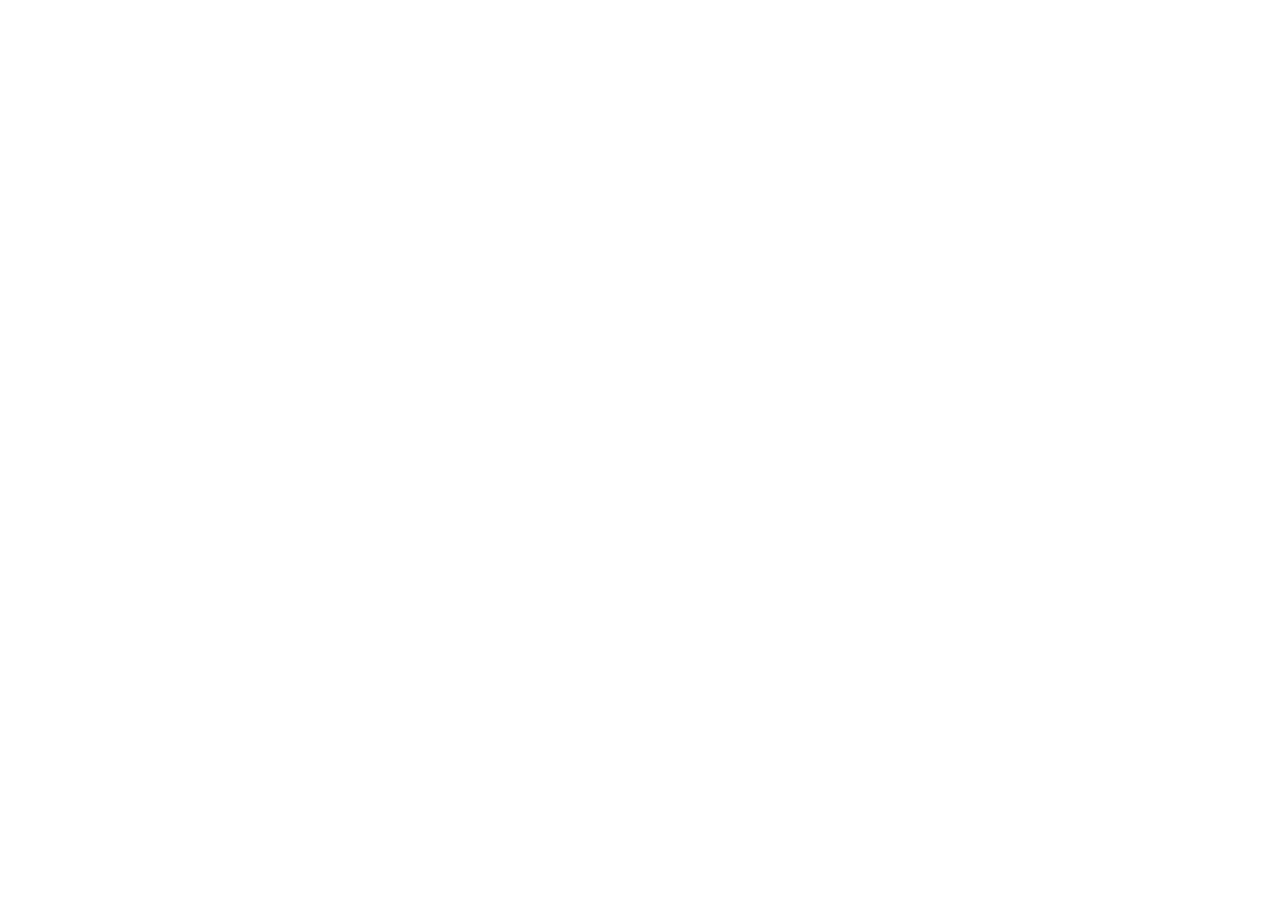
==== website/070827/index.html @ b57174d2 "Scaffold save-the-date site structure" ====
<!DOCTYPE html>
<html lang="de">
<head>
  <meta charset="UTF-8">
  <meta name="viewport" content="width=device-width, initial-scale=1.0">
  <title>Save the Date — Lukas &amp; Celine</title>
  <link rel="stylesheet" href="css/styles.css">
</head>
<body>

  <!-- PIN / gate screen goes here -->
  <div id="gate-screen">
    <!-- gate illustration + PIN input -->
  </div>

  <!-- Main site content, hidden until PIN is correct -->
  <div id="site-content" hidden>
    <!-- language toggle, headline, video, RSVP button -->
  </div>

  <script src="js/i18n.js"></script>
  <script src="js/main.js"></script>
</body>
</html>
---- website/070827/css/styles.css ----
/* Save the Date — Lukas & Celine
   Design direction: minimal, watercolor chateau aesthetic, white/cream palette.
   Styles to be filled in once design direction is finalized. */

:root {
  --color-bg: #ffffff;
  --color-text: #2b2b2b;
  --color-accent: #a3b899; /* placeholder muted green, adjust to match watercolor palette */
}

body {
  margin: 0;
  font-family: Georgia, 'Times New Roman', serif;
  background-color: var(--color-bg);
  color: var(--color-text);
}
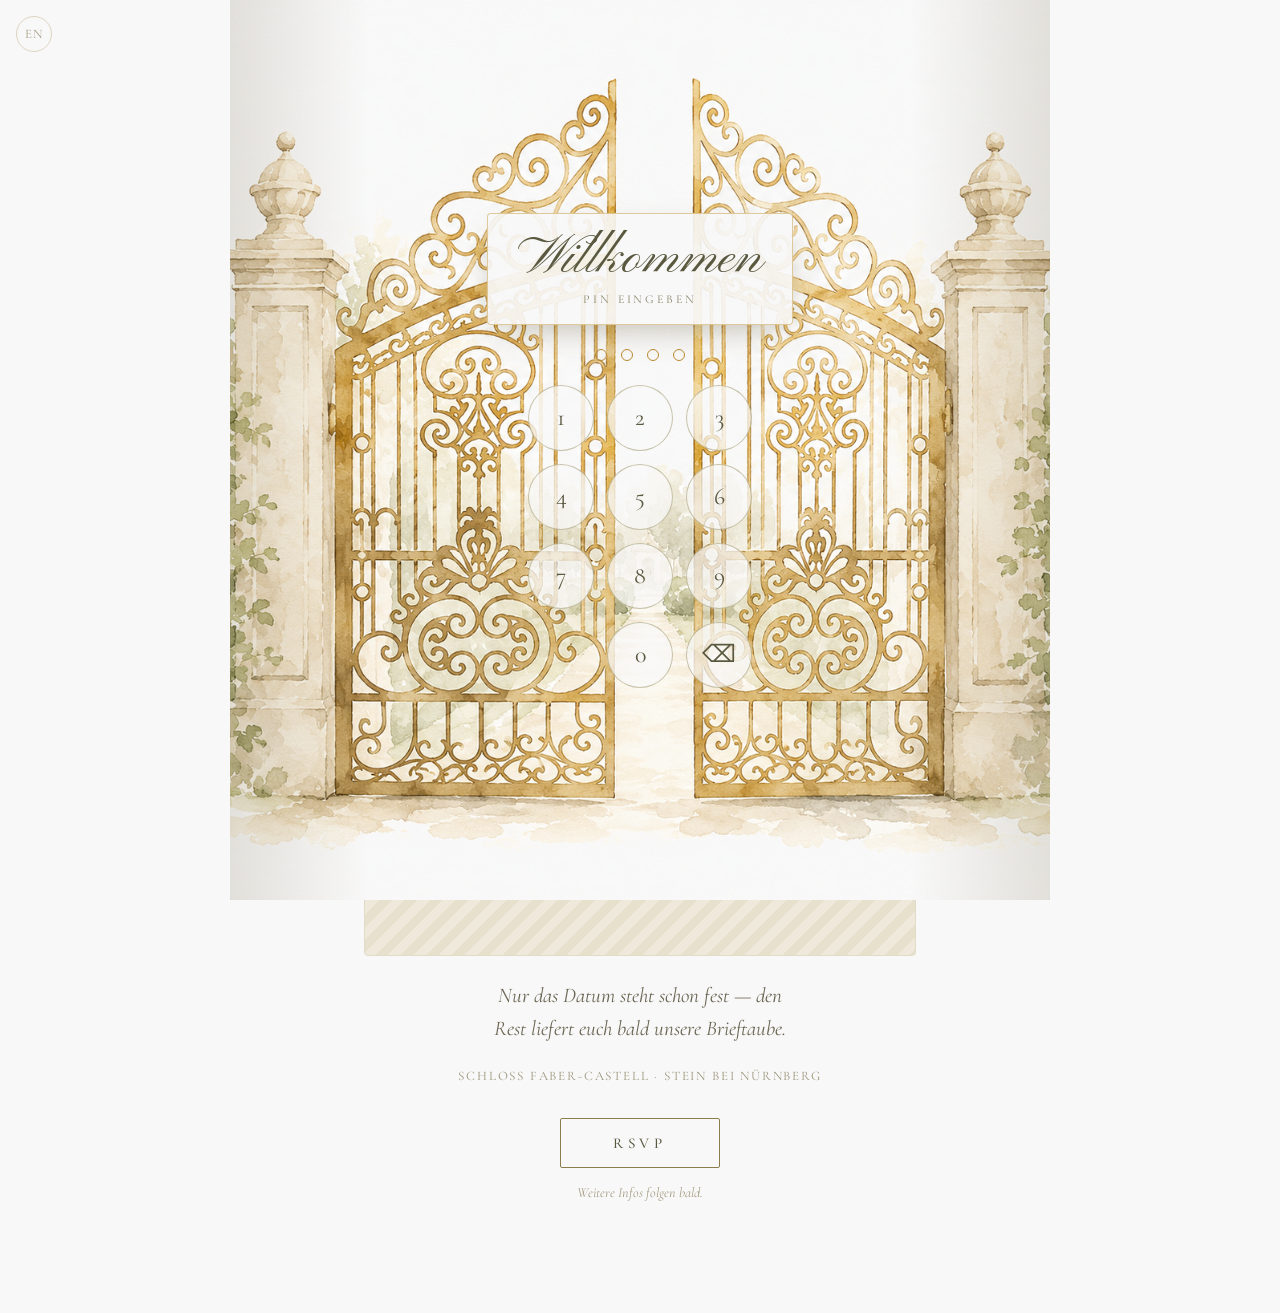
==== commit 50b619fb: "Build save-the-date site: gate PIN keypad, DE/EN, RSVP, real design Implements the functional PIN ga" ====
--- a/website/070827/index.html
+++ b/website/070827/index.html
@@ -2,20 +2,114 @@
 <html lang="de">
 <head>
   <meta charset="UTF-8">
-  <meta name="viewport" content="width=device-width, initial-scale=1.0">
+  <meta name="viewport" content="width=device-width, initial-scale=1, viewport-fit=cover">
   <title>Save the Date — Lukas &amp; Celine</title>
+  <link rel="preconnect" href="https://fonts.googleapis.com">
+  <link rel="preconnect" href="https://fonts.gstatic.com" crossorigin>
+  <link href="https://fonts.googleapis.com/css2?family=Pinyon+Script&family=Cormorant+Garamond:ital,wght@0,400;0,500;0,600;1,400;1,500&display=swap" rel="stylesheet">
   <link rel="stylesheet" href="css/styles.css">
 </head>
 <body>
 
-  <!-- PIN / gate screen goes here -->
-  <div id="gate-screen">
-    <!-- gate illustration + PIN input -->
+  <!-- Save-the-date card, sits behind the gate -->
+  <div id="site-content">
+    <main>
+      <div class="castle-wrap">
+        <img src="assets/schloss-faber-castell.png" alt="Schloss Faber-Castell, Stein bei Nürnberg">
+      </div>
+
+      <h1 data-i18n="headline">Wir sagen Ja!</h1>
+      <div class="save-the-date-label" data-i18n="saveTheDateLabel">Save the Date</div>
+
+      <div class="divider" aria-hidden="true">
+        <span class="divider-line divider-line-left"></span>
+        <span class="divider-diamond"></span>
+        <span class="divider-line divider-line-right"></span>
+      </div>
+
+      <div class="couple-names" data-i18n="coupleNames">Lukas &amp; Celine</div>
+      <div class="wedding-date-label" data-i18n="weddingDateLabel">Heiraten am 07. August 2027</div>
+
+      <div class="video-wrapper">
+        <button id="video-thumb" class="video-thumb" type="button" data-i18n-aria="playVideo">
+          <span class="play-icon" aria-hidden="true"></span>
+        </button>
+        <div id="video-embed" class="video-embed" hidden></div>
+      </div>
+
+      <p class="intro-line" data-i18n="introLine">Nur das Datum steht schon fest — den Rest liefert euch bald unsere Brieftaube.</p>
+      <div class="venue-line" data-i18n="venueLine">Schloss Faber-Castell · Stein bei Nürnberg</div>
+
+      <button id="rsvp-open" class="rsvp-button" type="button" data-i18n="rsvpButton">RSVP</button>
+      <div class="footnote" data-i18n="footnote">Weitere Infos folgen bald.</div>
+    </main>
   </div>
 
-  <!-- Main site content, hidden until PIN is correct -->
-  <div id="site-content" hidden>
-    <!-- language toggle, headline, video, RSVP button -->
+  <!-- RSVP dialog -->
+  <div id="rsvp-modal" class="modal" hidden>
+    <div class="modal-backdrop" id="rsvp-backdrop"></div>
+    <div class="modal-content" role="dialog" aria-modal="true">
+      <button id="rsvp-close" class="modal-close" type="button" data-i18n-aria="closeModal">&times;</button>
+
+      <div id="rsvp-success" class="rsvp-success" hidden>
+        <div class="rsvp-success-title" data-i18n="rsvpSuccessTitle">Danke!</div>
+        <p data-i18n="rsvpSuccessBody">Wir freuen uns riesig auf euch.</p>
+      </div>
+
+      <form id="rsvp-form">
+        <div class="rsvp-title" data-i18n="rsvpTitle">RSVP</div>
+        <div class="rsvp-subtitle" data-i18n="rsvpSubtitle">Sagt uns kurz Bescheid</div>
+
+        <div id="guest-fields">
+          <input type="text" id="guest-1" name="guest1" class="guest-input" data-i18n-placeholder="guestNamePrimary" placeholder="Name" required>
+        </div>
+        <button type="button" id="add-guest" class="add-guest-btn" data-i18n="addGuest">+ Gast hinzufügen</button>
+
+        <div class="attendance-toggle">
+          <button type="button" id="attend-yes" class="attend-btn" data-i18n="attending">Ja, wir feiern mit!</button>
+          <button type="button" id="attend-no" class="attend-btn" data-i18n="notAttending">Schade, wir können nicht</button>
+        </div>
+        <input type="hidden" id="attending-value" name="attending">
+
+        <button type="submit" class="rsvp-submit" data-i18n="rsvpSubmit">Absenden</button>
+        <p id="rsvp-error" class="rsvp-error" data-i18n="rsvpError" hidden></p>
+      </form>
+    </div>
+  </div>
+
+  <!-- Gate / PIN screen -->
+  <div id="gate-shell" class="gate-shell">
+    <div class="gate-backdrop"></div>
+
+    <button id="lang-toggle" class="corner-btn corner-btn-left" type="button">EN</button>
+    <button id="reset-gate" class="corner-btn corner-btn-right" type="button" data-i18n-title="resetTitle" hidden>&#8635;</button>
+
+    <div class="gate-leaves">
+      <div id="leaf-left" class="gate-leaf gate-leaf-left">
+        <img src="assets/gate-left.png" alt="Schloss-Tor, linke Hälfte">
+        <div class="leaf-edge-shadow leaf-edge-shadow-left"></div>
+        <div class="leaf-shade"></div>
+      </div>
+      <div id="leaf-right" class="gate-leaf gate-leaf-right">
+        <img src="assets/gate-right.png" alt="Schloss-Tor, rechte Hälfte">
+        <div class="leaf-edge-shadow leaf-edge-shadow-right"></div>
+        <div class="leaf-shade"></div>
+      </div>
+    </div>
+
+    <div id="keypad-group" class="keypad-group">
+      <div class="welcome-panel">
+        <div class="welcome-title" data-i18n="welcomeTitle">Willkommen</div>
+        <div class="welcome-subtitle" data-i18n="pinLabel">PIN eingeben</div>
+      </div>
+      <div class="pin-dots">
+        <span class="pin-dot" data-dot="0"></span>
+        <span class="pin-dot" data-dot="1"></span>
+        <span class="pin-dot" data-dot="2"></span>
+        <span class="pin-dot" data-dot="3"></span>
+      </div>
+      <div class="keypad" id="keypad"></div>
+    </div>
   </div>
 
   <script src="js/i18n.js"></script>
--- a/website/070827/css/styles.css
+++ b/website/070827/css/styles.css
@@ -1,16 +1,649 @@
 /* Save the Date — Lukas & Celine
-   Design direction: minimal, watercolor chateau aesthetic, white/cream palette.
-   Styles to be filled in once design direction is finalized. */
-
-:root {
-  --color-bg: #ffffff;
-  --color-text: #2b2b2b;
-  --color-accent: #a3b899; /* placeholder muted green, adjust to match watercolor palette */
+   "Filigree Gate · Classic" — recreated from the Claude Design handoff
+   (design_handoff_save_the_date). Colors/type/spacing/motion values below
+   are the confirmed design tokens — keep in sync with future design
+   updates rather than eyeballing new values. */
+
+* {
+  box-sizing: border-box;
+}
+
+html, body {
+  margin: 0;
 }
 
 body {
-  margin: 0;
-  font-family: Georgia, 'Times New Roman', serif;
-  background-color: var(--color-bg);
-  color: var(--color-text);
-}
+  background: #f8f8f8;
+  font-family: 'Cormorant Garamond', Georgia, serif;
+  -webkit-font-smoothing: antialiased;
+  overflow-x: hidden;
+}
+
+a {
+  color: #8a7f4b;
+  text-decoration: none;
+}
+
+a:hover {
+  color: #6f6638;
+}
+
+[hidden] {
+  display: none !important;
+}
+
+@keyframes scdShake {
+  0%, 100% { transform: translateX(0); }
+  15% { transform: translateX(-7px); }
+  30% { transform: translateX(7px); }
+  45% { transform: translateX(-5px); }
+  60% { transform: translateX(5px); }
+  80% { transform: translateX(-2px); }
+}
+
+/* ---------- Save-the-date card ---------- */
+
+#site-content {
+  position: relative;
+  z-index: 1;
+  width: 100%;
+  min-height: 100dvh;
+  display: flex;
+  justify-content: center;
+  background: #f8f8f8;
+}
+
+#site-content main {
+  width: 100%;
+  max-width: 680px;
+  padding: clamp(40px, 7vw, 88px) clamp(24px, 6vw, 64px) 72px;
+  text-align: center;
+}
+
+.castle-wrap {
+  margin: 0 auto 6px;
+  max-width: min(78vw, 440px);
+}
+
+.castle-wrap img {
+  width: 100%;
+  height: auto;
+  display: block;
+}
+
+#site-content h1 {
+  font-family: 'Pinyon Script';
+  font-weight: 400;
+  font-size: clamp(54px, 9vw, 78px);
+  line-height: 1;
+  color: #5a5940;
+  margin: 8px 0 0;
+}
+
+.save-the-date-label {
+  font-family: 'Cormorant Garamond';
+  letter-spacing: .46em;
+  text-transform: uppercase;
+  font-size: clamp(12px, 1.6vw, 15px);
+  color: #7d7b5a;
+  margin: 14px 0 0;
+  padding-left: .46em;
+}
+
+.divider {
+  display: flex;
+  align-items: center;
+  gap: 12px;
+  justify-content: center;
+  margin: 26px 0 0;
+}
+
+.divider-line {
+  height: 1px;
+  width: clamp(38px, 8vw, 64px);
+}
+
+.divider-line-left {
+  background: linear-gradient(90deg, transparent, #c8a24e);
+}
+
+.divider-line-right {
+  background: linear-gradient(90deg, #c8a24e, transparent);
+}
+
+.divider-diamond {
+  width: 6px;
+  height: 6px;
+  transform: rotate(45deg);
+  background: #c8a24e;
+}
+
+.couple-names {
+  font-family: 'Cormorant Garamond';
+  font-weight: 500;
+  letter-spacing: .3em;
+  text-transform: uppercase;
+  font-size: clamp(16px, 2.2vw, 20px);
+  color: #3f3d2c;
+  margin: 20px 0 0;
+}
+
+.wedding-date-label {
+  font-family: 'Cormorant Garamond';
+  letter-spacing: .26em;
+  text-transform: uppercase;
+  font-size: clamp(12px, 1.5vw, 14px);
+  color: #8a866c;
+  margin: 8px 0 0;
+}
+
+.intro-line {
+  font-family: 'Cormorant Garamond';
+  font-style: italic;
+  font-size: clamp(18px, 2.3vw, 21px);
+  line-height: 1.55;
+  color: #6b6653;
+  max-width: 34ch;
+  margin: 24px auto 0;
+}
+
+.venue-line {
+  font-family: 'Cormorant Garamond';
+  letter-spacing: .14em;
+  text-transform: uppercase;
+  font-size: clamp(12px, 1.5vw, 13px);
+  color: #9a957b;
+  margin: 22px 0 0;
+}
+
+.video-wrapper {
+  margin: 30px auto 0;
+  max-width: 560px;
+  position: relative;
+  border-radius: 4px;
+  overflow: hidden;
+  aspect-ratio: 16 / 9;
+  background: repeating-linear-gradient(135deg, #efe9db, #efe9db 9px, #e7e0cd 9px, #e7e0cd 18px);
+  border: 1px solid #e2dbc6;
+  display: flex;
+  align-items: center;
+  justify-content: center;
+}
+
+.video-thumb {
+  position: absolute;
+  inset: 0;
+  width: 100%;
+  height: 100%;
+  border: none;
+  background: transparent;
+  display: flex;
+  align-items: center;
+  justify-content: center;
+  cursor: pointer;
+  padding: 0;
+}
+
+.play-icon {
+  width: 56px;
+  height: 56px;
+  border-radius: 50%;
+  background: rgba(248, 248, 248, .94);
+  border: 1px solid #c8a24e;
+  display: flex;
+  align-items: center;
+  justify-content: center;
+}
+
+.play-icon::before {
+  content: "";
+  border-left: 15px solid #8a7f4b;
+  border-top: 10px solid transparent;
+  border-bottom: 10px solid transparent;
+  margin-left: 4px;
+}
+
+.video-embed {
+  position: absolute;
+  inset: 0;
+}
+
+.video-embed iframe {
+  width: 100%;
+  height: 100%;
+  border: none;
+}
+
+.rsvp-button {
+  margin: 34px 0 0;
+  font-family: 'Cormorant Garamond';
+  font-weight: 500;
+  letter-spacing: .32em;
+  text-transform: uppercase;
+  font-size: clamp(13px, 1.7vw, 15px);
+  color: #5a5940;
+  background: transparent;
+  border: 1px solid #8a7f4b;
+  border-radius: 2px;
+  padding: 15px 52px;
+  cursor: pointer;
+  transition: all .25s;
+}
+
+.rsvp-button:hover {
+  background: #8a7f4b;
+  color: #f8f8f8;
+}
+
+.footnote {
+  font-family: 'Cormorant Garamond';
+  font-style: italic;
+  font-size: clamp(13px, 1.5vw, 14px);
+  color: #a49c82;
+  margin: 16px 0 40px;
+}
+
+/* ---------- RSVP modal ---------- */
+
+.modal {
+  position: fixed;
+  inset: 0;
+  z-index: 50;
+  display: flex;
+  align-items: center;
+  justify-content: center;
+  padding: 26px;
+}
+
+.modal-backdrop {
+  position: absolute;
+  inset: 0;
+  background: rgba(58, 54, 34, .36);
+  backdrop-filter: blur(2px);
+}
+
+.modal-content {
+  position: relative;
+  z-index: 1;
+  width: 100%;
+  max-width: 420px;
+  max-height: 85vh;
+  overflow-y: auto;
+  background: #f6f2e8;
+  border-radius: 6px;
+  border: 1px solid #ddd4bf;
+  box-shadow: 0 30px 60px -20px rgba(58, 54, 34, .5);
+  padding: 32px 28px 30px;
+}
+
+.modal-close {
+  position: absolute;
+  top: 12px;
+  right: 14px;
+  background: none;
+  border: none;
+  font-size: 22px;
+  color: #a49c82;
+  cursor: pointer;
+  line-height: 1;
+}
+
+.rsvp-success {
+  text-align: center;
+  padding: 22px 4px;
+}
+
+.rsvp-success-title {
+  font-family: 'Pinyon Script';
+  font-size: 46px;
+  color: #8a7f4b;
+  line-height: 1;
+}
+
+.rsvp-success p {
+  font-family: 'Cormorant Garamond';
+  font-size: 17px;
+  color: #6b6653;
+  font-style: italic;
+  margin: 10px 0 0;
+}
+
+.rsvp-title {
+  text-align: center;
+  font-family: 'Pinyon Script';
+  font-size: 40px;
+  color: #8a7f4b;
+  line-height: 1;
+}
+
+.rsvp-subtitle {
+  text-align: center;
+  font-family: 'Cormorant Garamond';
+  font-style: italic;
+  font-size: 14px;
+  color: #8a866c;
+  margin: 4px 0 20px;
+}
+
+.guest-input {
+  width: 100%;
+  font-family: 'Cormorant Garamond';
+  font-size: 17px;
+  color: #3f3d2c;
+  background: transparent;
+  border: none;
+  border-bottom: 1px solid #cdc7b1;
+  padding: 9px 2px;
+  margin: 0 0 12px;
+  outline: none;
+}
+
+.add-guest-btn {
+  font-family: 'Cormorant Garamond';
+  font-size: 14px;
+  color: #8a7f4b;
+  background: none;
+  border: none;
+  cursor: pointer;
+  letter-spacing: .04em;
+  padding: 0 0 4px;
+}
+
+.attendance-toggle {
+  display: flex;
+  gap: 10px;
+  margin: 18px 0 22px;
+}
+
+.attend-btn {
+  flex: 1;
+  font-family: 'Cormorant Garamond';
+  font-size: 15px;
+  padding: 12px 8px;
+  border-radius: 3px;
+  cursor: pointer;
+  transition: all .2s;
+  background: transparent;
+  color: #6b6653;
+  border: 1px solid #d8cdb8;
+}
+
+.attend-btn.selected-yes {
+  background: #8a7f4b;
+  color: #fff;
+  border-color: #8a7f4b;
+}
+
+.attend-btn.selected-no {
+  background: #8a7f6c;
+  color: #fff;
+  border-color: #8a7f6c;
+}
+
+.rsvp-submit {
+  width: 100%;
+  font-family: 'Cormorant Garamond';
+  font-weight: 500;
+  letter-spacing: .26em;
+  text-transform: uppercase;
+  font-size: 14px;
+  color: #f8f8f8;
+  background: #8a7f4b;
+  border: none;
+  border-radius: 3px;
+  padding: 14px;
+  cursor: pointer;
+}
+
+.rsvp-error {
+  font-family: 'Cormorant Garamond';
+  font-size: 14px;
+  color: #a1503f;
+  text-align: center;
+  margin: 12px 0 0;
+}
+
+/* ---------- Gate / PIN screen ---------- */
+
+.gate-shell {
+  position: fixed;
+  inset: 0;
+  z-index: 30;
+  perspective: 2600px;
+  display: flex;
+  justify-content: center;
+}
+
+.gate-shell.shake {
+  animation: scdShake .48s ease;
+}
+
+.gate-shell.open .gate-leaves,
+.gate-shell.open .keypad-group {
+  pointer-events: none;
+}
+
+.gate-backdrop {
+  position: absolute;
+  inset: 0;
+  background: #f8f8f8;
+  opacity: 1;
+  transition: opacity 1s .4s;
+  pointer-events: none;
+}
+
+.gate-shell.open .gate-backdrop {
+  opacity: 0;
+}
+
+.corner-btn {
+  position: absolute;
+  top: 16px;
+  z-index: 60;
+  width: 36px;
+  height: 36px;
+  border-radius: 50%;
+  border: 1px solid #ddd4bf;
+  background: rgba(248, 248, 248, .9);
+  color: #a49c82;
+  font-size: 13px;
+  font-family: 'Cormorant Garamond';
+  letter-spacing: .04em;
+  cursor: pointer;
+  line-height: 1;
+  pointer-events: auto;
+}
+
+.corner-btn-left {
+  left: 16px;
+}
+
+.corner-btn-right {
+  right: 16px;
+  font-size: 16px;
+  opacity: 0;
+  transition: opacity .5s;
+}
+
+.gate-shell.open .corner-btn-right {
+  opacity: 1;
+}
+
+.gate-leaves {
+  position: relative;
+  width: 100%;
+  max-width: 820px;
+  height: 100%;
+}
+
+.gate-leaf {
+  position: absolute;
+  top: 0;
+  width: 50%;
+  height: 100%;
+  transition: transform 1.9s cubic-bezier(.58, .03, .16, 1), box-shadow 1.9s cubic-bezier(.58, .03, .16, 1);
+  backface-visibility: hidden;
+  overflow: hidden;
+  background: #f8f8f8;
+}
+
+.gate-leaf img {
+  position: absolute;
+  top: 50%;
+  height: 100%;
+  min-height: 640px;
+  width: auto;
+  transform: translateY(-50%);
+  display: block;
+}
+
+.gate-leaf-left {
+  left: 0;
+  transform-origin: left center;
+  box-shadow: inset -22px 0 44px -20px rgba(80, 68, 40, .26);
+}
+
+.gate-leaf-left img {
+  right: 0;
+}
+
+.gate-shell.open .gate-leaf-left {
+  transform: rotateY(-118deg);
+  box-shadow: inset -24px 0 46px -20px rgba(80, 68, 40, .32), 40px 0 80px -12px rgba(45, 36, 16, .5);
+}
+
+.gate-leaf-right {
+  right: 0;
+  transform-origin: right center;
+  box-shadow: inset 22px 0 44px -20px rgba(80, 68, 40, .26);
+}
+
+.gate-leaf-right img {
+  left: 0;
+}
+
+.gate-shell.open .gate-leaf-right {
+  transform: rotateY(118deg);
+  box-shadow: inset 24px 0 46px -20px rgba(80, 68, 40, .32), -40px 0 80px -12px rgba(45, 36, 16, .5);
+}
+
+.leaf-edge-shadow {
+  position: absolute;
+  inset: 0;
+  pointer-events: none;
+}
+
+.leaf-edge-shadow-left {
+  background: linear-gradient(90deg, rgba(88, 74, 40, .14), rgba(88, 74, 40, 0) 34%);
+}
+
+.leaf-edge-shadow-right {
+  background: linear-gradient(270deg, rgba(88, 74, 40, .14), rgba(88, 74, 40, 0) 34%);
+}
+
+.leaf-shade {
+  position: absolute;
+  inset: 0;
+  pointer-events: none;
+  opacity: 0;
+  transition: opacity 1.9s;
+}
+
+.gate-leaf-left .leaf-shade {
+  background: linear-gradient(90deg, rgba(60, 50, 26, .5), rgba(60, 50, 26, 0) 60%);
+}
+
+.gate-leaf-right .leaf-shade {
+  background: linear-gradient(270deg, rgba(60, 50, 26, .5), rgba(60, 50, 26, 0) 60%);
+}
+
+.gate-shell.open .leaf-shade {
+  opacity: .92;
+}
+
+.keypad-group {
+  position: absolute;
+  inset: 0;
+  z-index: 5;
+  display: flex;
+  flex-direction: column;
+  align-items: center;
+  justify-content: center;
+  gap: 24px;
+  opacity: 1;
+  transition: opacity .5s;
+}
+
+.gate-shell.open .keypad-group {
+  opacity: 0;
+}
+
+.welcome-panel {
+  text-align: center;
+  background: rgba(248, 248, 248, .9);
+  padding: 18px 30px;
+  border-radius: 4px;
+  border: 1px solid rgba(200, 162, 78, .55);
+  box-shadow: 0 12px 34px -12px rgba(90, 78, 45, .42);
+}
+
+.welcome-title {
+  font-family: 'Pinyon Script';
+  font-size: clamp(42px, 6vw, 54px);
+  color: #5a5940;
+  line-height: 1;
+}
+
+.welcome-subtitle {
+  font-family: 'Cormorant Garamond';
+  letter-spacing: .24em;
+  text-transform: uppercase;
+  font-size: 12px;
+  color: #8a866c;
+  margin-top: 6px;
+}
+
+.pin-dots {
+  display: flex;
+  gap: 14px;
+}
+
+.pin-dot {
+  width: 12px;
+  height: 12px;
+  border-radius: 50%;
+  border: 1.5px solid #b8892f;
+  background: transparent;
+  transition: background .15s;
+}
+
+.pin-dot.filled {
+  background: #b8892f;
+}
+
+.keypad {
+  display: grid;
+  grid-template-columns: repeat(3, 66px);
+  gap: 13px;
+}
+
+.keypad-key {
+  height: 66px;
+  border-radius: 50%;
+  border: 1px solid rgba(138, 127, 75, .45);
+  background: rgba(248, 248, 248, .72);
+  color: #5a5940;
+  font-family: 'Cormorant Garamond';
+  font-size: 24px;
+  cursor: pointer;
+  transition: background .15s;
+}
+
+.keypad-key:hover {
+  background: rgba(200, 162, 78, .22);
+}
+
+.keypad-key.keypad-key-blank {
+  visibility: hidden;
+  cursor: default;
+}
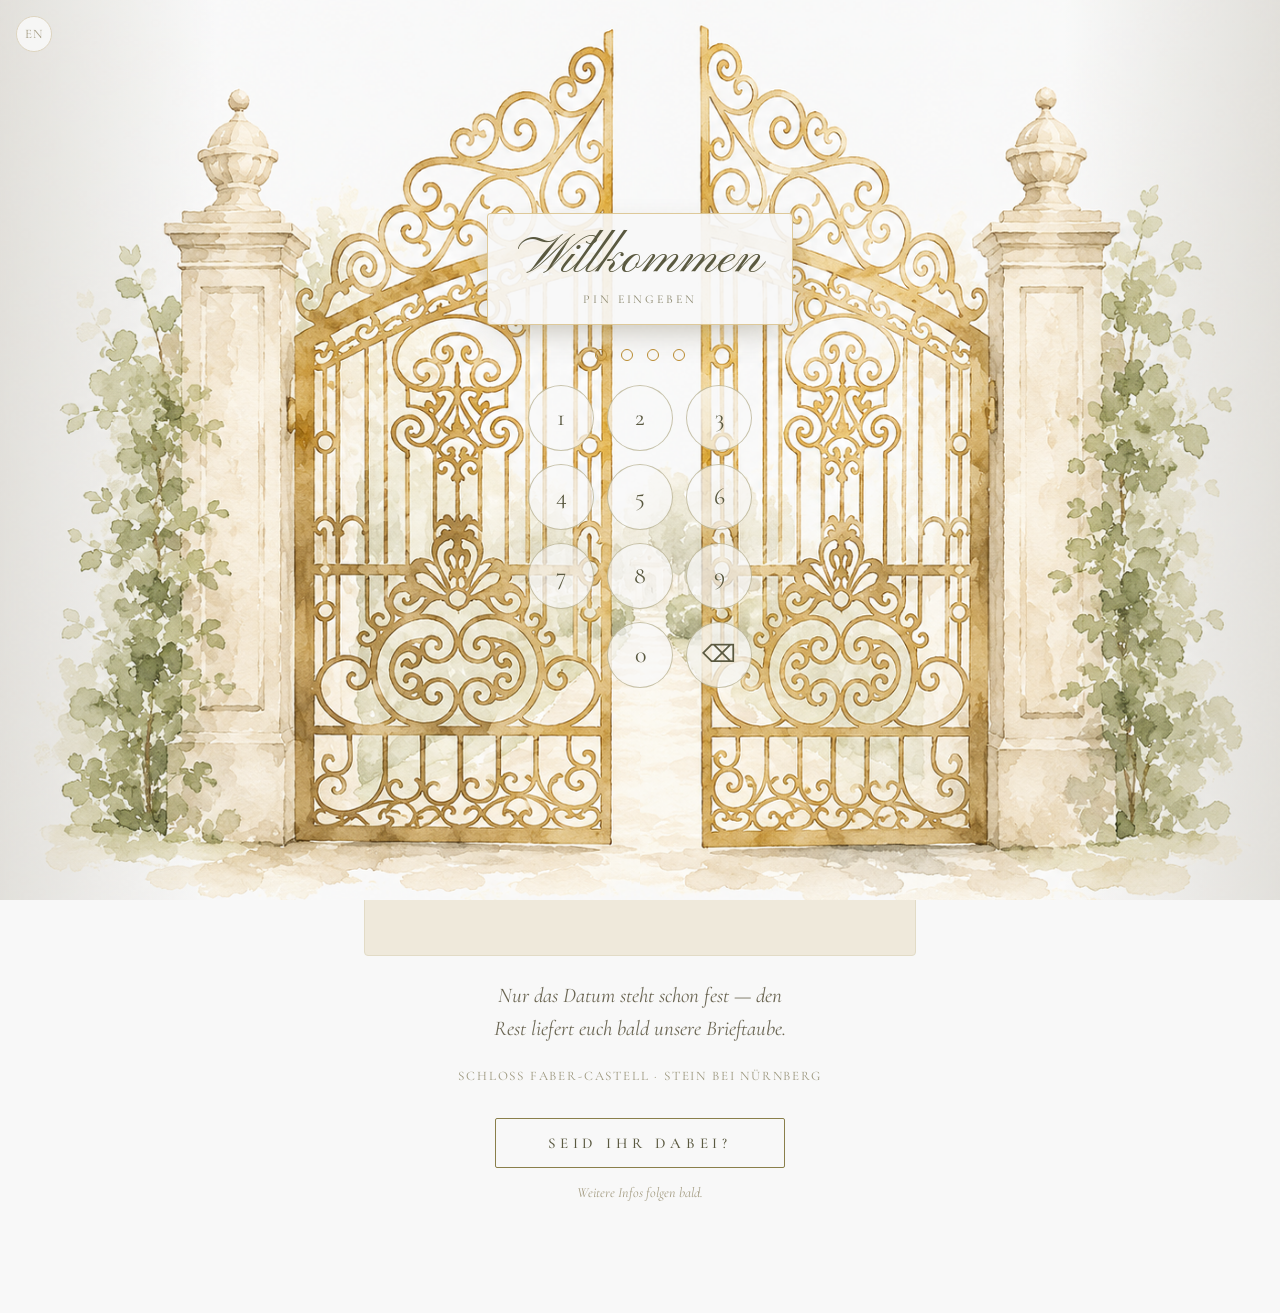
==== commit 6be65c95: "Simplify video to direct embed, fill gate full-bleed on desktop Replace the custom placeholder-thumb" ====
--- a/website/070827/index.html
+++ b/website/070827/index.html
@@ -31,10 +31,7 @@
       <div class="wedding-date-label" data-i18n="weddingDateLabel">Heiraten am 07. August 2027</div>
 
       <div class="video-wrapper">
-        <button id="video-thumb" class="video-thumb" type="button" data-i18n-aria="playVideo">
-          <span class="play-icon" aria-hidden="true"></span>
-        </button>
-        <div id="video-embed" class="video-embed" hidden></div>
+        <iframe class="video-embed" data-i18n-title="videoTitle" src="https://www.youtube-nocookie.com/embed/Sw1Jog7TY4o?rel=0" frameborder="0" allow="accelerometer; autoplay; encrypted-media; gyroscope; picture-in-picture" allowfullscreen></iframe>
       </div>
 
       <p class="intro-line" data-i18n="introLine">Nur das Datum steht schon fest — den Rest liefert euch bald unsere Brieftaube.</p>
--- a/website/070827/css/styles.css
+++ b/website/070827/css/styles.css
@@ -159,59 +159,18 @@
 .video-wrapper {
   margin: 30px auto 0;
   max-width: 560px;
-  position: relative;
   border-radius: 4px;
   overflow: hidden;
   aspect-ratio: 16 / 9;
-  background: repeating-linear-gradient(135deg, #efe9db, #efe9db 9px, #e7e0cd 9px, #e7e0cd 18px);
+  background: #efe9db;
   border: 1px solid #e2dbc6;
-  display: flex;
-  align-items: center;
-  justify-content: center;
-}
-
-.video-thumb {
-  position: absolute;
-  inset: 0;
+}
+
+.video-embed {
   width: 100%;
   height: 100%;
   border: none;
-  background: transparent;
-  display: flex;
-  align-items: center;
-  justify-content: center;
-  cursor: pointer;
-  padding: 0;
-}
-
-.play-icon {
-  width: 56px;
-  height: 56px;
-  border-radius: 50%;
-  background: rgba(248, 248, 248, .94);
-  border: 1px solid #c8a24e;
-  display: flex;
-  align-items: center;
-  justify-content: center;
-}
-
-.play-icon::before {
-  content: "";
-  border-left: 15px solid #8a7f4b;
-  border-top: 10px solid transparent;
-  border-bottom: 10px solid transparent;
-  margin-left: 4px;
-}
-
-.video-embed {
-  position: absolute;
-  inset: 0;
-}
-
-.video-embed iframe {
-  width: 100%;
-  height: 100%;
-  border: none;
+  display: block;
 }
 
 .rsvp-button {
@@ -418,8 +377,10 @@
   animation: scdShake .48s ease;
 }
 
-.gate-shell.open .gate-leaves,
-.gate-shell.open .keypad-group {
+.gate-shell.open {
+  /* Otherwise this full-viewport, transparent, z-index:30 shell keeps
+     swallowing clicks meant for #site-content underneath (video/RSVP
+     buttons) even after the leaves swing open. */
   pointer-events: none;
 }
 
@@ -472,7 +433,6 @@
 .gate-leaves {
   position: relative;
   width: 100%;
-  max-width: 820px;
   height: 100%;
 }
 
@@ -488,12 +448,14 @@
 }
 
 .gate-leaf img {
-  position: absolute;
-  top: 50%;
+  /* object-fit: cover (rather than a fixed max-width on .gate-leaves)
+     keeps the artwork filling the leaf edge-to-edge on wide desktop
+     viewports instead of leaving visible page background around it. */
+  position: absolute;
+  inset: 0;
+  width: 100%;
   height: 100%;
-  min-height: 640px;
-  width: auto;
-  transform: translateY(-50%);
+  object-fit: cover;
   display: block;
 }
 
@@ -504,7 +466,7 @@
 }
 
 .gate-leaf-left img {
-  right: 0;
+  object-position: right center;
 }
 
 .gate-shell.open .gate-leaf-left {
@@ -519,7 +481,7 @@
 }
 
 .gate-leaf-right img {
-  left: 0;
+  object-position: left center;
 }
 
 .gate-shell.open .gate-leaf-right {
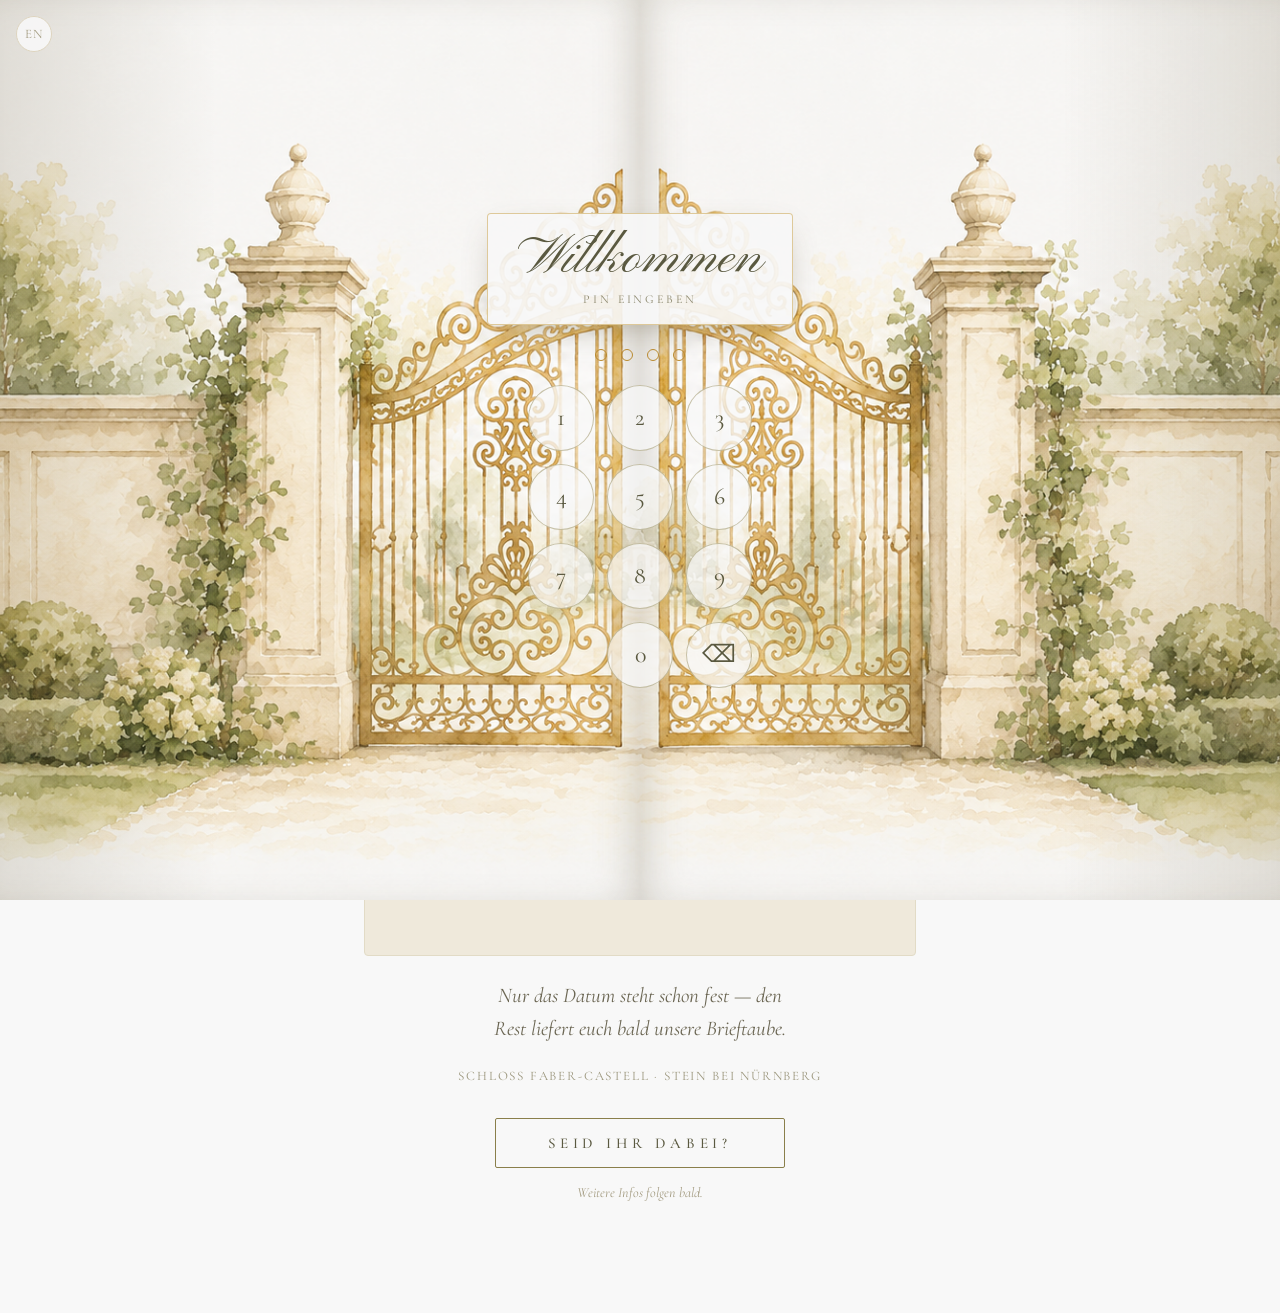
==== commit fa77779e: "Add wider gate artwork with extended walls for desktop Adds gate-left-desktop.png / gate-right-deskt" ====
--- a/website/070827/index.html
+++ b/website/070827/index.html
@@ -81,14 +81,12 @@
     <button id="lang-toggle" class="corner-btn corner-btn-left" type="button">EN</button>
     <button id="reset-gate" class="corner-btn corner-btn-right" type="button" data-i18n-title="resetTitle" hidden>&#8635;</button>
 
-    <div class="gate-leaves">
+    <div class="gate-leaves" role="img" aria-label="Schloss-Tor">
       <div id="leaf-left" class="gate-leaf gate-leaf-left">
-        <img src="assets/gate-left.png" alt="Schloss-Tor, linke Hälfte">
         <div class="leaf-edge-shadow leaf-edge-shadow-left"></div>
         <div class="leaf-shade"></div>
       </div>
       <div id="leaf-right" class="gate-leaf gate-leaf-right">
-        <img src="assets/gate-right.png" alt="Schloss-Tor, rechte Hälfte">
         <div class="leaf-edge-shadow leaf-edge-shadow-right"></div>
         <div class="leaf-shade"></div>
       </div>
--- a/website/070827/css/styles.css
+++ b/website/070827/css/styles.css
@@ -447,26 +447,13 @@
   background: #f8f8f8;
 }
 
-.gate-leaf img {
-  /* object-fit: cover (rather than a fixed max-width on .gate-leaves)
-     keeps the artwork filling the leaf edge-to-edge on wide desktop
-     viewports instead of leaving visible page background around it. */
-  position: absolute;
-  inset: 0;
-  width: 100%;
-  height: 100%;
-  object-fit: cover;
-  display: block;
-}
-
 .gate-leaf-left {
   left: 0;
   transform-origin: left center;
   box-shadow: inset -22px 0 44px -20px rgba(80, 68, 40, .26);
-}
-
-.gate-leaf-left img {
-  object-position: right center;
+  background-image: url('../assets/gate-left.png');
+  background-size: cover;
+  background-position: right center;
 }
 
 .gate-shell.open .gate-leaf-left {
@@ -478,15 +465,27 @@
   right: 0;
   transform-origin: right center;
   box-shadow: inset 22px 0 44px -20px rgba(80, 68, 40, .26);
-}
-
-.gate-leaf-right img {
-  object-position: left center;
+  background-image: url('../assets/gate-right.png');
+  background-size: cover;
+  background-position: left center;
 }
 
 .gate-shell.open .gate-leaf-right {
   transform: rotateY(118deg);
   box-shadow: inset 24px 0 46px -20px rgba(80, 68, 40, .32), -40px 0 80px -12px rgba(45, 36, 16, .5);
+}
+
+/* Above ~900px the gate is wide enough to show the "continuing walls"
+   desktop artwork edge-to-edge; narrower viewports use the original
+   portrait-oriented crop so the gate doesn't zoom in too tight. */
+@media (min-width: 900px) {
+  .gate-leaf-left {
+    background-image: url('../assets/gate-left-desktop.png');
+  }
+
+  .gate-leaf-right {
+    background-image: url('../assets/gate-right-desktop.png');
+  }
 }
 
 .leaf-edge-shadow {
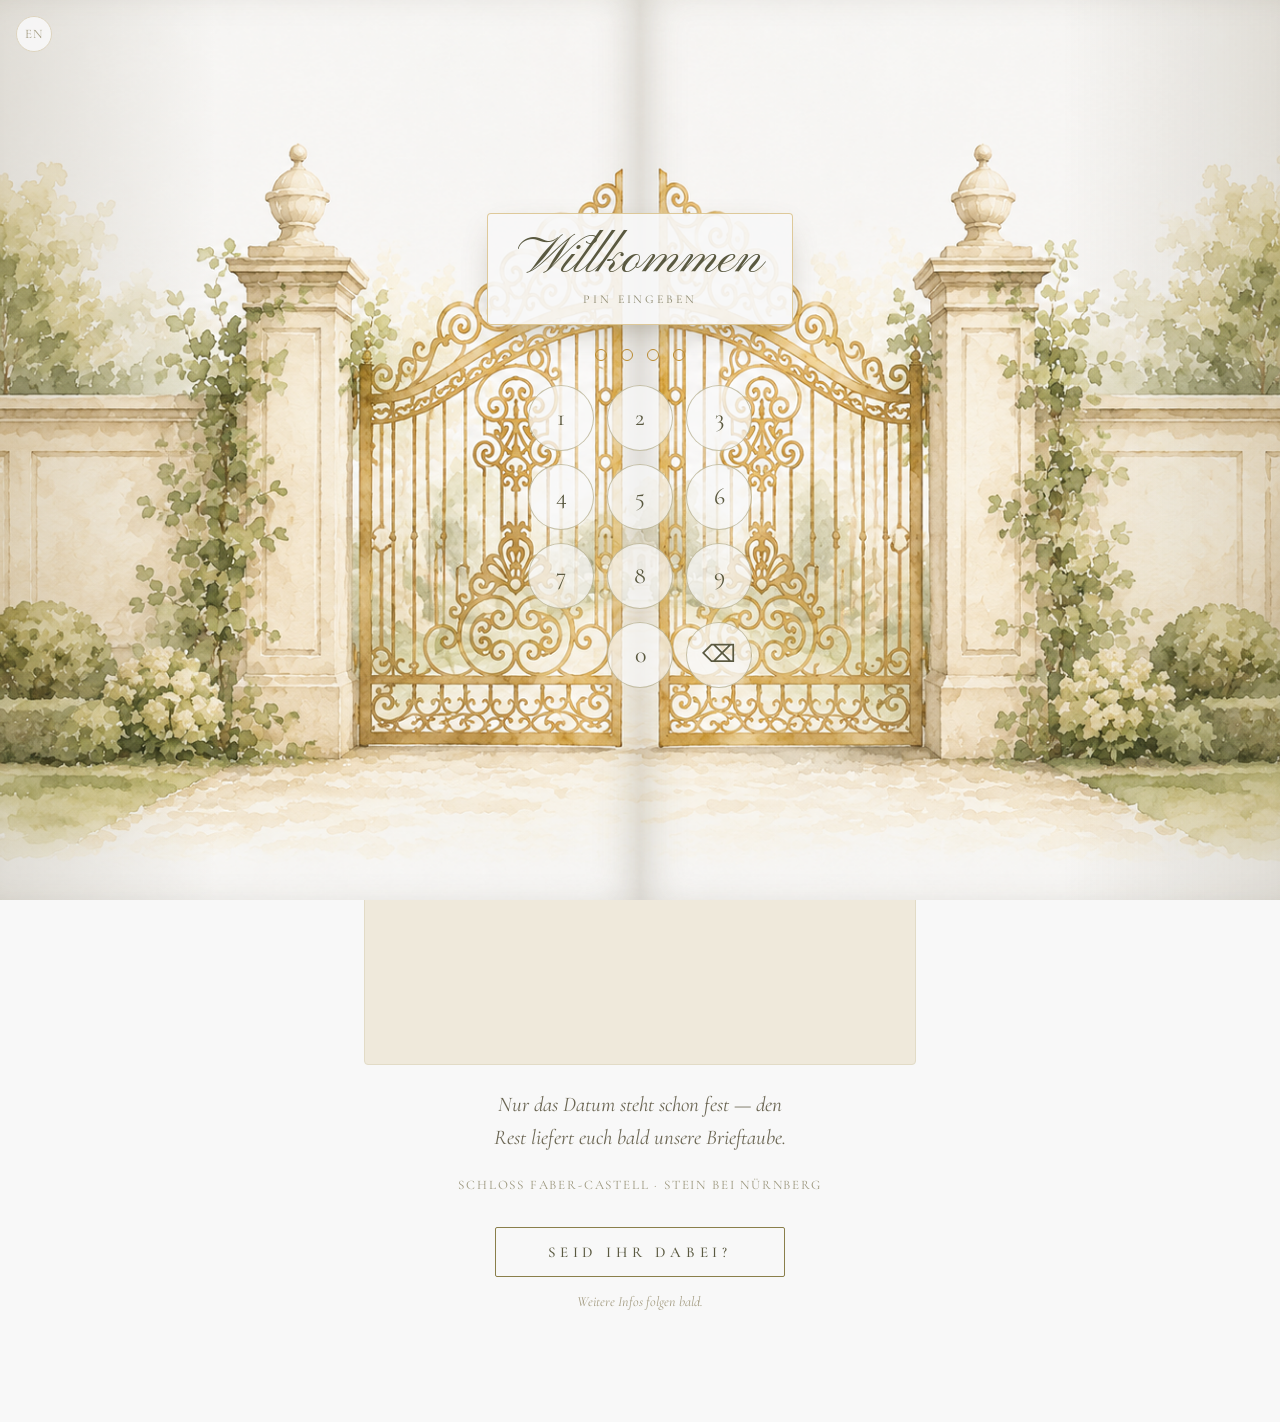
==== commit e65803c6: "Add video intro quote line, prefix wedding date with "Wir" Co-Authored-By: Claude Sonnet 5 <noreply@" ====
--- a/website/070827/index.html
+++ b/website/070827/index.html
@@ -7,7 +7,7 @@
   <link rel="preconnect" href="https://fonts.googleapis.com">
   <link rel="preconnect" href="https://fonts.gstatic.com" crossorigin>
   <link href="https://fonts.googleapis.com/css2?family=Pinyon+Script&family=Cormorant+Garamond:ital,wght@0,400;0,500;0,600;1,400;1,500&display=swap" rel="stylesheet">
-  <link rel="stylesheet" href="css/styles.css">
+  <link rel="stylesheet" href="css/styles.css?v=3">
 </head>
 <body>
 
@@ -28,7 +28,9 @@
       </div>
 
       <div class="couple-names" data-i18n="coupleNames">Lukas &amp; Celine</div>
-      <div class="wedding-date-label" data-i18n="weddingDateLabel">Heiraten am 07. August 2027</div>
+      <div class="wedding-date-label" data-i18n="weddingDateLabel">Wir heiraten am 07. August 2027</div>
+
+      <p class="video-intro-line" data-i18n="videoIntroLine">Jede Reise beginnt mit der Suche nach dem perfekten Ort. Wir haben ihn gefunden – und möchten euch in diesem Video daran teilhaben lassen:</p>
 
       <div class="video-wrapper">
         <iframe class="video-embed" data-i18n-title="videoTitle" src="https://www.youtube-nocookie.com/embed/Sw1Jog7TY4o?rel=0" frameborder="0" allow="accelerometer; autoplay; encrypted-media; gyroscope; picture-in-picture" allowfullscreen></iframe>
@@ -107,7 +109,7 @@
     </div>
   </div>
 
-  <script src="js/i18n.js"></script>
-  <script src="js/main.js"></script>
+  <script src="js/i18n.js?v=3"></script>
+  <script src="js/main.js?v=3"></script>
 </body>
 </html>
--- a/website/070827/css/styles.css
+++ b/website/070827/css/styles.css
@@ -156,8 +156,18 @@
   margin: 22px 0 0;
 }
 
+.video-intro-line {
+  font-family: 'Cormorant Garamond';
+  font-style: italic;
+  font-size: clamp(17px, 2.1vw, 20px);
+  line-height: 1.55;
+  color: #6b6653;
+  max-width: 46ch;
+  margin: 26px auto 0;
+}
+
 .video-wrapper {
-  margin: 30px auto 0;
+  margin: 20px auto 0;
   max-width: 560px;
   border-radius: 4px;
   overflow: hidden;
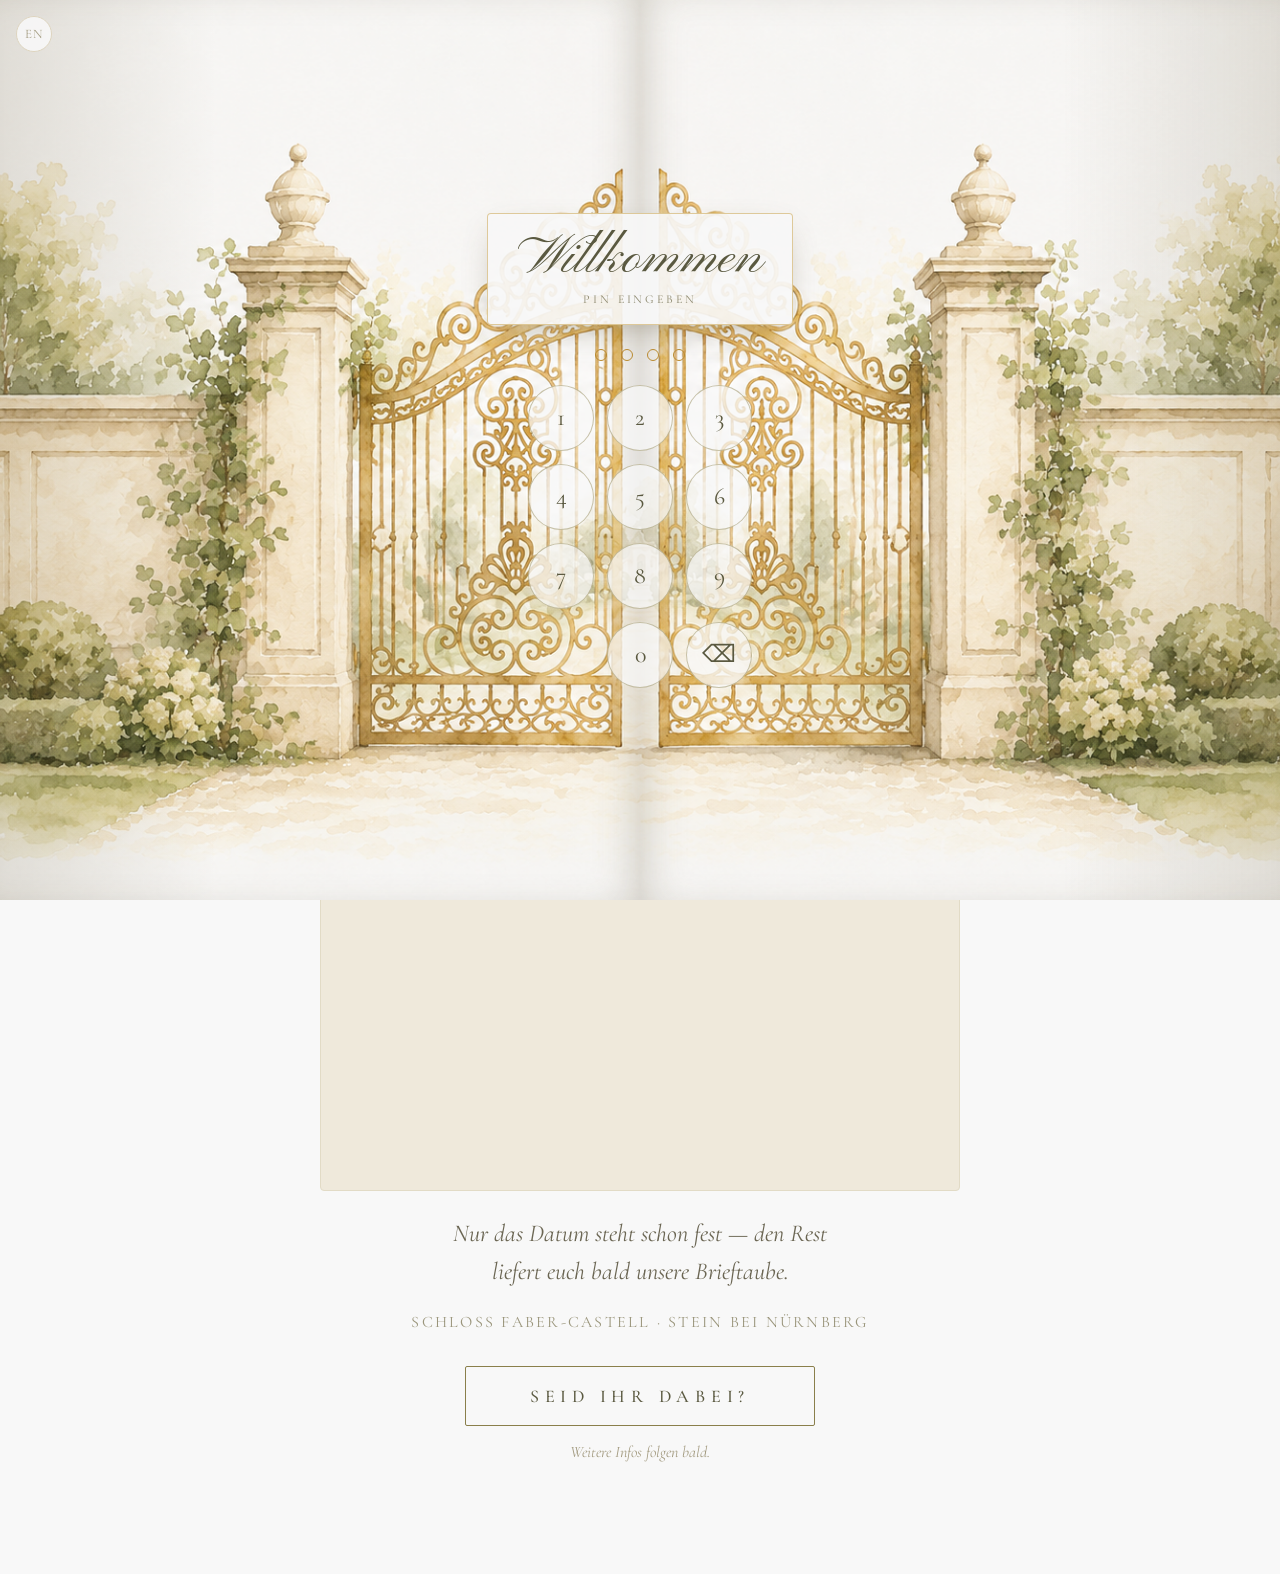
==== commit bf58d7a1: "Scale up save-the-date card proportions on wide desktop Modest ~18-20% increase to text sizes and co" ====
--- a/website/070827/index.html
+++ b/website/070827/index.html
@@ -7,7 +7,7 @@
   <link rel="preconnect" href="https://fonts.googleapis.com">
   <link rel="preconnect" href="https://fonts.gstatic.com" crossorigin>
   <link href="https://fonts.googleapis.com/css2?family=Pinyon+Script&family=Cormorant+Garamond:ital,wght@0,400;0,500;0,600;1,400;1,500&display=swap" rel="stylesheet">
-  <link rel="stylesheet" href="css/styles.css?v=3">
+  <link rel="stylesheet" href="css/styles.css?v=4">
 </head>
 <body>
 
@@ -109,7 +109,7 @@
     </div>
   </div>
 
-  <script src="js/i18n.js?v=3"></script>
-  <script src="js/main.js?v=3"></script>
+  <script src="js/i18n.js?v=4"></script>
+  <script src="js/main.js?v=4"></script>
 </body>
 </html>
--- a/website/070827/css/styles.css
+++ b/website/070827/css/styles.css
@@ -212,6 +212,65 @@
   margin: 16px 0 40px;
 }
 
+/* Modest scale-up (~18-20%) for the save-the-date card on wide desktop
+   screens, so it doesn't read small in all that whitespace. Deliberately
+   restrained to keep the type feeling elegant rather than oversized —
+   only the upper clamp() bound moves, mobile/tablet sizing is untouched. */
+@media (min-width: 1200px) {
+  #site-content main {
+    max-width: 820px;
+  }
+
+  .castle-wrap {
+    max-width: min(60vw, 520px);
+  }
+
+  #site-content h1 {
+    font-size: clamp(54px, 6vw, 92px);
+  }
+
+  .save-the-date-label {
+    font-size: clamp(12px, 1.3vw, 18px);
+  }
+
+  .divider-line {
+    width: clamp(38px, 6vw, 76px);
+  }
+
+  .couple-names {
+    font-size: clamp(16px, 1.7vw, 24px);
+  }
+
+  .wedding-date-label {
+    font-size: clamp(12px, 1.3vw, 17px);
+  }
+
+  .video-intro-line {
+    font-size: clamp(17px, 1.8vw, 24px);
+  }
+
+  .video-wrapper {
+    max-width: 640px;
+  }
+
+  .intro-line {
+    font-size: clamp(18px, 1.9vw, 25px);
+  }
+
+  .venue-line {
+    font-size: clamp(12px, 1.3vw, 16px);
+  }
+
+  .rsvp-button {
+    font-size: clamp(13px, 1.4vw, 18px);
+    padding: 18px 64px;
+  }
+
+  .footnote {
+    font-size: clamp(13px, 1.3vw, 16px);
+  }
+}
+
 /* ---------- RSVP modal ---------- */
 
 .modal {
